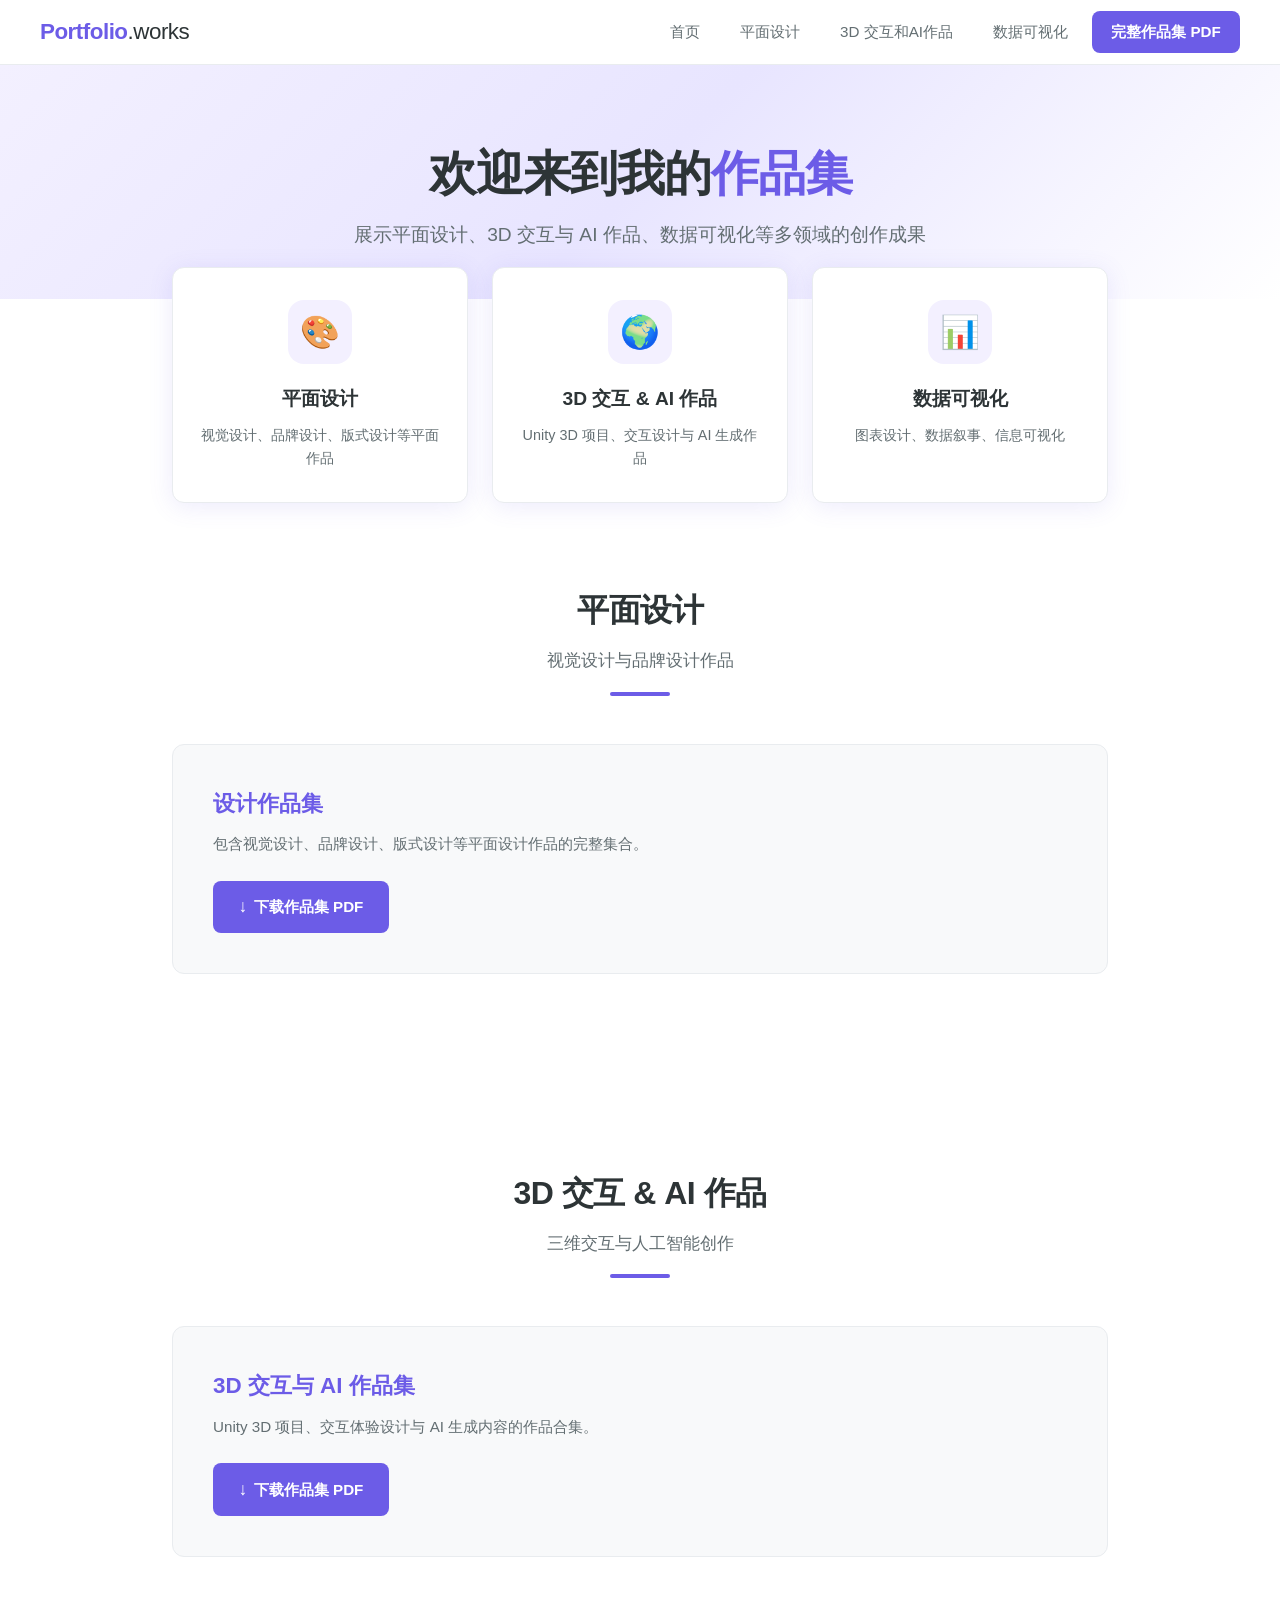
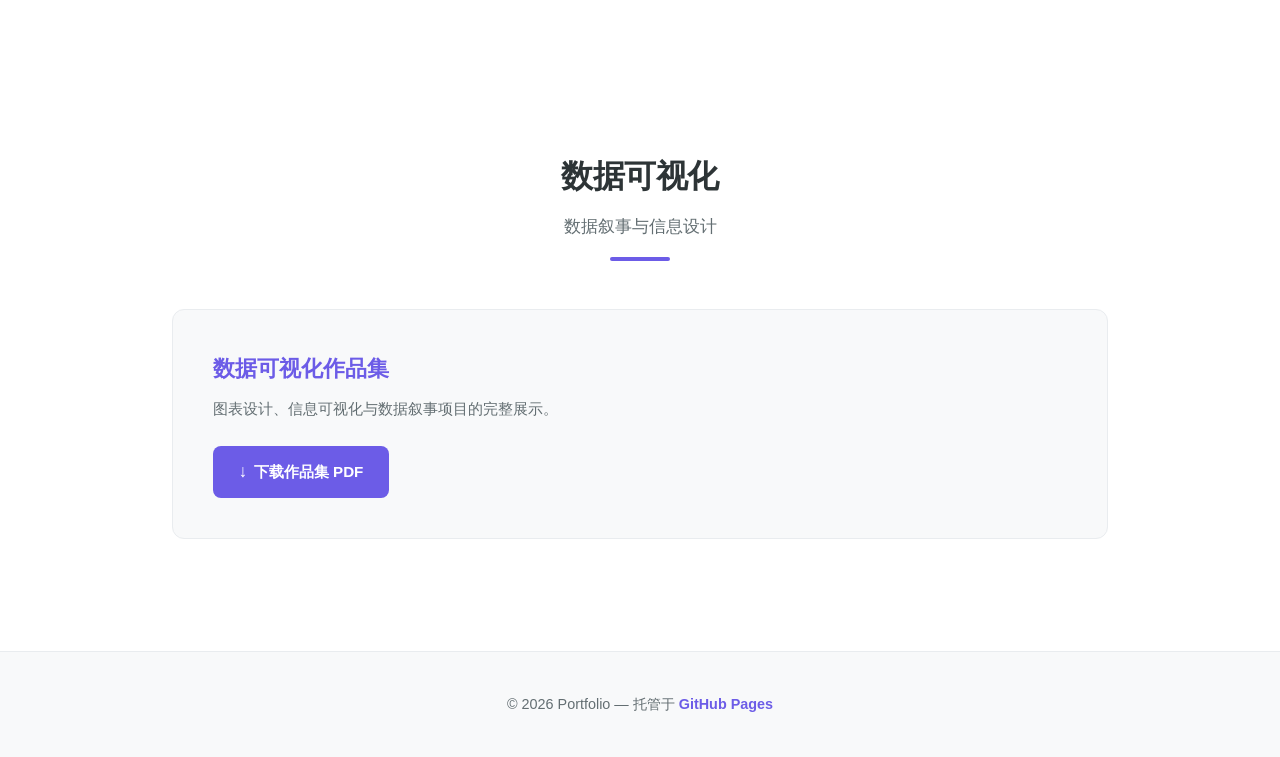
==== index.html @ 13bcec41 "Initial commit: portfolio website with design, 3D, data viz, and PDF viewer" ====
<!DOCTYPE html>
<html lang="zh-CN">
<head>
  <meta charset="UTF-8">
  <meta name="viewport" content="width=device-width, initial-scale=1.0">
  <title>个人作品集</title>
  <link rel="stylesheet" href="css/style.css">
</head>
<body>
  <!-- Navigation -->
  <nav class="navbar">
    <div class="navbar-inner">
      <a href="index.html" class="nav-brand">Portfolio<span>.works</span></a>
      <button class="nav-toggle" id="navToggle" aria-label="Toggle navigation">
        <span></span>
        <span></span>
        <span></span>
      </button>
      <ul class="nav-links" id="navLinks">
        <li><a href="index.html" class="active">首页</a></li>
        <li><a href="#design">平面设计</a></li>
        <li><a href="#3d-ai">3D 交互和AI作品</a></li>
        <li><a href="#dataviz">数据可视化</a></li>
        <li><a href="pdf-view.html" class="nav-pdf-link">完整作品集 PDF</a></li>
      </ul>
    </div>
  </nav>

  <!-- Hero -->
  <header class="hero">
    <h1>欢迎来到我的<span class="highlight">作品集</span></h1>
    <p>展示平面设计、3D 交互与 AI 作品、数据可视化等多领域的创作成果</p>
  </header>

  <!-- Category Cards -->
  <div class="card-grid">
    <div class="card" onclick="document.getElementById('design').scrollIntoView({behavior:'smooth'})">
      <div class="card-icon">&#x1F3A8;</div>
      <h3>平面设计</h3>
      <p>视觉设计、品牌设计、版式设计等平面作品</p>
    </div>
    <div class="card" onclick="document.getElementById('3d-ai').scrollIntoView({behavior:'smooth'})">
      <div class="card-icon">&#x1F30D;</div>
      <h3>3D 交互 &amp; AI 作品</h3>
      <p>Unity 3D 项目、交互设计与 AI 生成作品</p>
    </div>
    <div class="card" onclick="document.getElementById('dataviz').scrollIntoView({behavior:'smooth'})">
      <div class="card-icon">&#x1F4CA;</div>
      <h3>数据可视化</h3>
      <p>图表设计、数据叙事、信息可视化</p>
    </div>
  </div>

  <!-- Design Section -->
  <section class="section" id="design">
    <div class="section-header">
      <h2>平面设计</h2>
      <p>视觉设计与品牌设计作品</p>
      <div class="section-divider"></div>
    </div>
    <div class="category-block">
      <h3>设计作品集</h3>
      <p class="category-desc">包含视觉设计、品牌设计、版式设计等平面设计作品的完整集合。</p>
      <a href="assets/设计.pdf" download class="btn btn-primary btn-download">下载作品集 PDF</a>
    </div>
  </section>

  <!-- 3D & AI Section -->
  <section class="section" id="3d-ai">
    <div class="section-header">
      <h2>3D 交互 &amp; AI 作品</h2>
      <p>三维交互与人工智能创作</p>
      <div class="section-divider"></div>
    </div>
    <div class="category-block">
      <h3>3D 交互与 AI 作品集</h3>
      <p class="category-desc">Unity 3D 项目、交互体验设计与 AI 生成内容的作品合集。</p>
      <a href="assets/ai_unity.pdf" download class="btn btn-primary btn-download">下载作品集 PDF</a>
    </div>
  </section>

  <!-- Data Visualization Section -->
  <section class="section" id="dataviz">
    <div class="section-header">
      <h2>数据可视化</h2>
      <p>数据叙事与信息设计</p>
      <div class="section-divider"></div>
    </div>
    <div class="category-block">
      <h3>数据可视化作品集</h3>
      <p class="category-desc">图表设计、信息可视化与数据叙事项目的完整展示。</p>
      <a href="assets/可视化.pdf" download class="btn btn-primary btn-download">下载作品集 PDF</a>
    </div>
  </section>

  <!-- Footer -->
  <footer class="footer">
    <p>&copy; 2026 Portfolio — 托管于 <a href="https://pages.github.com" target="_blank" rel="noopener">GitHub Pages</a></p>
  </footer>

  <script>
    // Mobile nav toggle
    document.getElementById('navToggle').addEventListener('click', function() {
      document.getElementById('navLinks').classList.toggle('open');
    });

    // Close mobile nav on link click
    document.querySelectorAll('#navLinks a').forEach(function(link) {
      link.addEventListener('click', function() {
        document.getElementById('navLinks').classList.remove('open');
      });
    });

    // Highlight current nav item on scroll
    var sections = document.querySelectorAll('.section[id]');
    var navLinks = document.querySelectorAll('.nav-links a:not(.nav-pdf-link)');
    window.addEventListener('scroll', function() {
      var current = '';
      sections.forEach(function(section) {
        var top = section.offsetTop - 100;
        if (window.scrollY >= top) {
          current = section.getAttribute('id');
        }
      });
      navLinks.forEach(function(link) {
        link.classList.remove('active');
        if (link.getAttribute('href') === '#' + current) {
          link.classList.add('active');
        }
      });
    });
  </script>
</body>
</html>
---- css/style.css ----
/* ===== Reset & Base ===== */
*, *::before, *::after {
  margin: 0;
  padding: 0;
  box-sizing: border-box;
}

:root {
  --primary: #6c5ce7;
  --primary-light: #a29bfe;
  --primary-dark: #5a4bd1;
  --primary-bg: #f3f0ff;
  --text: #2d3436;
  --text-light: #636e72;
  --bg: #ffffff;
  --bg-alt: #f8f9fa;
  --border: #e9ecef;
  --shadow: 0 4px 24px rgba(108, 92, 231, 0.12);
  --shadow-hover: 0 8px 32px rgba(108, 92, 231, 0.22);
  --radius: 12px;
  --radius-sm: 8px;
  --transition: 0.3s cubic-bezier(0.4, 0, 0.2, 1);
}

html {
  scroll-behavior: smooth;
  font-size: 16px;
}

body {
  font-family: -apple-system, BlinkMacSystemFont, "Segoe UI", "PingFang SC", "Hiragino Sans GB", "Microsoft YaHei", "Helvetica Neue", Arial, sans-serif;
  color: var(--text);
  background: var(--bg);
  line-height: 1.7;
  -webkit-font-smoothing: antialiased;
}

a {
  color: var(--primary);
  text-decoration: none;
  transition: var(--transition);
}

a:hover {
  color: var(--primary-dark);
}

img {
  max-width: 100%;
  display: block;
}

/* ===== Navigation ===== */
.navbar {
  position: sticky;
  top: 0;
  z-index: 1000;
  background: rgba(255, 255, 255, 0.92);
  backdrop-filter: blur(20px);
  -webkit-backdrop-filter: blur(20px);
  border-bottom: 1px solid var(--border);
  padding: 0 2rem;
}

.navbar-inner {
  max-width: 1200px;
  margin: 0 auto;
  display: flex;
  align-items: center;
  justify-content: space-between;
  height: 64px;
}

.nav-brand {
  font-size: 1.4rem;
  font-weight: 700;
  color: var(--primary);
  letter-spacing: -0.5px;
}

.nav-brand span {
  color: var(--text);
  font-weight: 400;
}

.nav-links {
  display: flex;
  list-style: none;
  gap: 0.5rem;
  align-items: center;
}

.nav-links a {
  display: inline-block;
  padding: 0.5rem 1rem;
  border-radius: var(--radius-sm);
  color: var(--text-light);
  font-size: 0.95rem;
  font-weight: 500;
  transition: var(--transition);
}

.nav-links a:hover,
.nav-links a.active {
  color: var(--primary);
  background: var(--primary-bg);
}

.nav-links .nav-pdf-link {
  background: var(--primary);
  color: #fff;
  padding: 0.5rem 1.2rem;
  border-radius: var(--radius-sm);
  font-weight: 600;
}

.nav-links .nav-pdf-link:hover {
  background: var(--primary-dark);
  color: #fff;
}

/* Mobile nav toggle */
.nav-toggle {
  display: none;
  flex-direction: column;
  gap: 5px;
  cursor: pointer;
  background: none;
  border: none;
  padding: 4px;
}

.nav-toggle span {
  display: block;
  width: 24px;
  height: 2px;
  background: var(--text);
  border-radius: 2px;
  transition: var(--transition);
}

/* ===== Hero Section ===== */
.hero {
  text-align: center;
  padding: 5rem 2rem 3rem;
  background: linear-gradient(135deg, var(--primary-bg) 0%, #e8e5ff 50%, var(--bg) 100%);
}

.hero h1 {
  font-size: 3rem;
  font-weight: 800;
  color: var(--text);
  margin-bottom: 1rem;
  letter-spacing: -1px;
  line-height: 1.2;
}

.hero h1 .highlight {
  color: var(--primary);
}

.hero p {
  font-size: 1.2rem;
  color: var(--text-light);
  max-width: 600px;
  margin: 0 auto;
}

/* ===== Card Grid ===== */
.card-grid {
  display: grid;
  grid-template-columns: repeat(3, 1fr);
  gap: 1.5rem;
  max-width: 1000px;
  margin: -2rem auto 0;
  padding: 0 2rem;
  position: relative;
  z-index: 2;
}

.card {
  background: var(--bg);
  border: 1px solid var(--border);
  border-radius: var(--radius);
  padding: 2rem 1.5rem;
  text-align: center;
  cursor: pointer;
  transition: var(--transition);
  box-shadow: var(--shadow);
}

.card:hover {
  transform: translateY(-4px);
  box-shadow: var(--shadow-hover);
  border-color: var(--primary-light);
}

.card-icon {
  width: 64px;
  height: 64px;
  margin: 0 auto 1.2rem;
  background: var(--primary-bg);
  border-radius: 16px;
  display: flex;
  align-items: center;
  justify-content: center;
  font-size: 2rem;
}

.card h3 {
  font-size: 1.2rem;
  font-weight: 700;
  color: var(--text);
  margin-bottom: 0.5rem;
}

.card p {
  font-size: 0.9rem;
  color: var(--text-light);
  line-height: 1.6;
}

/* ===== Section ===== */
.section {
  max-width: 1000px;
  margin: 0 auto;
  padding: 5rem 2rem;
}

.section-header {
  text-align: center;
  margin-bottom: 3rem;
}

.section-header h2 {
  font-size: 2rem;
  font-weight: 700;
  color: var(--text);
  margin-bottom: 0.6rem;
  letter-spacing: -0.5px;
}

.section-header p {
  color: var(--text-light);
  font-size: 1.05rem;
}

.section-divider {
  width: 60px;
  height: 4px;
  background: var(--primary);
  border-radius: 2px;
  margin: 1rem auto 0;
}

/* ===== Category Block ===== */
.category-block {
  background: var(--bg-alt);
  border: 1px solid var(--border);
  border-radius: var(--radius);
  padding: 2.5rem;
  margin-bottom: 2rem;
  transition: var(--transition);
}

.category-block:hover {
  border-color: var(--primary-light);
  box-shadow: var(--shadow);
}

.category-block h3 {
  font-size: 1.4rem;
  font-weight: 700;
  color: var(--primary);
  margin-bottom: 0.5rem;
}

.category-block .category-desc {
  color: var(--text-light);
  margin-bottom: 1.5rem;
  font-size: 0.95rem;
}

/* ===== Buttons ===== */
.btn {
  display: inline-flex;
  align-items: center;
  gap: 0.4rem;
  padding: 0.7rem 1.6rem;
  border-radius: var(--radius-sm);
  font-size: 0.95rem;
  font-weight: 600;
  cursor: pointer;
  transition: var(--transition);
  border: none;
  text-decoration: none;
}

.btn-primary {
  background: var(--primary);
  color: #fff;
}

.btn-primary:hover {
  background: var(--primary-dark);
  color: #fff;
  transform: translateY(-1px);
  box-shadow: 0 4px 12px rgba(108, 92, 231, 0.35);
}

.btn-outline {
  background: transparent;
  color: var(--primary);
  border: 2px solid var(--primary);
}

.btn-outline:hover {
  background: var(--primary);
  color: #fff;
}

.btn-download::before {
  content: "\2193";
  font-size: 1.1rem;
}

/* ===== PDF View Page ===== */
.pdf-view-page {
  min-height: 100vh;
  display: flex;
  flex-direction: column;
}

.pdf-container {
  flex: 1;
  padding: 2rem;
  background: var(--bg-alt);
}

.pdf-container-inner {
  max-width: 1000px;
  margin: 0 auto;
}

.pdf-viewer {
  width: 100%;
  height: 80vh;
  border: 1px solid var(--border);
  border-radius: var(--radius);
  background: #fff;
  box-shadow: var(--shadow);
}

.pdf-actions {
  display: flex;
  gap: 1rem;
  justify-content: center;
  margin: 1.5rem 0;
  flex-wrap: wrap;
}

.pdf-all-list {
  margin-top: 3rem;
  padding-top: 2rem;
  border-top: 1px solid var(--border);
}

.pdf-all-list h3 {
  font-size: 1.3rem;
  font-weight: 700;
  margin-bottom: 1.2rem;
  color: var(--text);
}

.pdf-file-item {
  display: flex;
  align-items: center;
  justify-content: space-between;
  padding: 1rem 1.2rem;
  background: var(--bg);
  border: 1px solid var(--border);
  border-radius: var(--radius-sm);
  margin-bottom: 0.6rem;
  transition: var(--transition);
}

.pdf-file-item:hover {
  border-color: var(--primary-light);
  background: var(--primary-bg);
}

.pdf-file-item .file-name {
  font-weight: 600;
  color: var(--text);
}

.pdf-file-item .file-size {
  color: var(--text-light);
  font-size: 0.85rem;
  margin-left: 0.8rem;
}

.pdf-file-item .btn {
  font-size: 0.85rem;
  padding: 0.45rem 1rem;
}

/* ===== Status Banner ===== */
.status-banner {
  background: var(--primary-bg);
  border: 1px solid var(--primary-light);
  border-radius: var(--radius);
  padding: 1rem 1.5rem;
  margin-bottom: 1.5rem;
  text-align: center;
  color: var(--primary-dark);
  font-weight: 500;
}

/* ===== Footer ===== */
.footer {
  text-align: center;
  padding: 2.5rem 2rem;
  background: var(--bg-alt);
  border-top: 1px solid var(--border);
  color: var(--text-light);
  font-size: 0.9rem;
}

.footer a {
  color: var(--primary);
  font-weight: 600;
}

/* ===== Utility ===== */
.text-center { text-align: center; }
.mt-1 { margin-top: 1rem; }
.mt-2 { margin-top: 2rem; }
.mt-3 { margin-top: 3rem; }
.mb-1 { margin-bottom: 1rem; }
.mb-2 { margin-bottom: 2rem; }
.mb-3 { margin-bottom: 3rem; }

/* ===== Responsive ===== */
@media (max-width: 768px) {
  .hero h1 { font-size: 2rem; }
  .hero p { font-size: 1rem; }

  .card-grid {
    grid-template-columns: 1fr;
    margin-top: 1rem;
    padding: 0 1rem;
  }

  .section {
    padding: 3rem 1rem;
  }

  .category-block {
    padding: 1.5rem;
  }

  .nav-toggle {
    display: flex;
  }

  .nav-links {
    display: none;
    position: absolute;
    top: 64px;
    left: 0;
    right: 0;
    background: rgba(255, 255, 255, 0.98);
    backdrop-filter: blur(20px);
    flex-direction: column;
    padding: 1rem 2rem 1.5rem;
    border-bottom: 1px solid var(--border);
    gap: 0.25rem;
  }

  .nav-links.open {
    display: flex;
  }

  .nav-links a {
    width: 100%;
  }

  .pdf-container {
    padding: 1rem;
  }

  .pdf-viewer {
    height: 60vh;
  }
}

@media (max-width: 480px) {
  .navbar { padding: 0 1rem; }
  .hero { padding: 3rem 1rem 2rem; }
  .hero h1 { font-size: 1.6rem; }
  .section-header h2 { font-size: 1.5rem; }
}
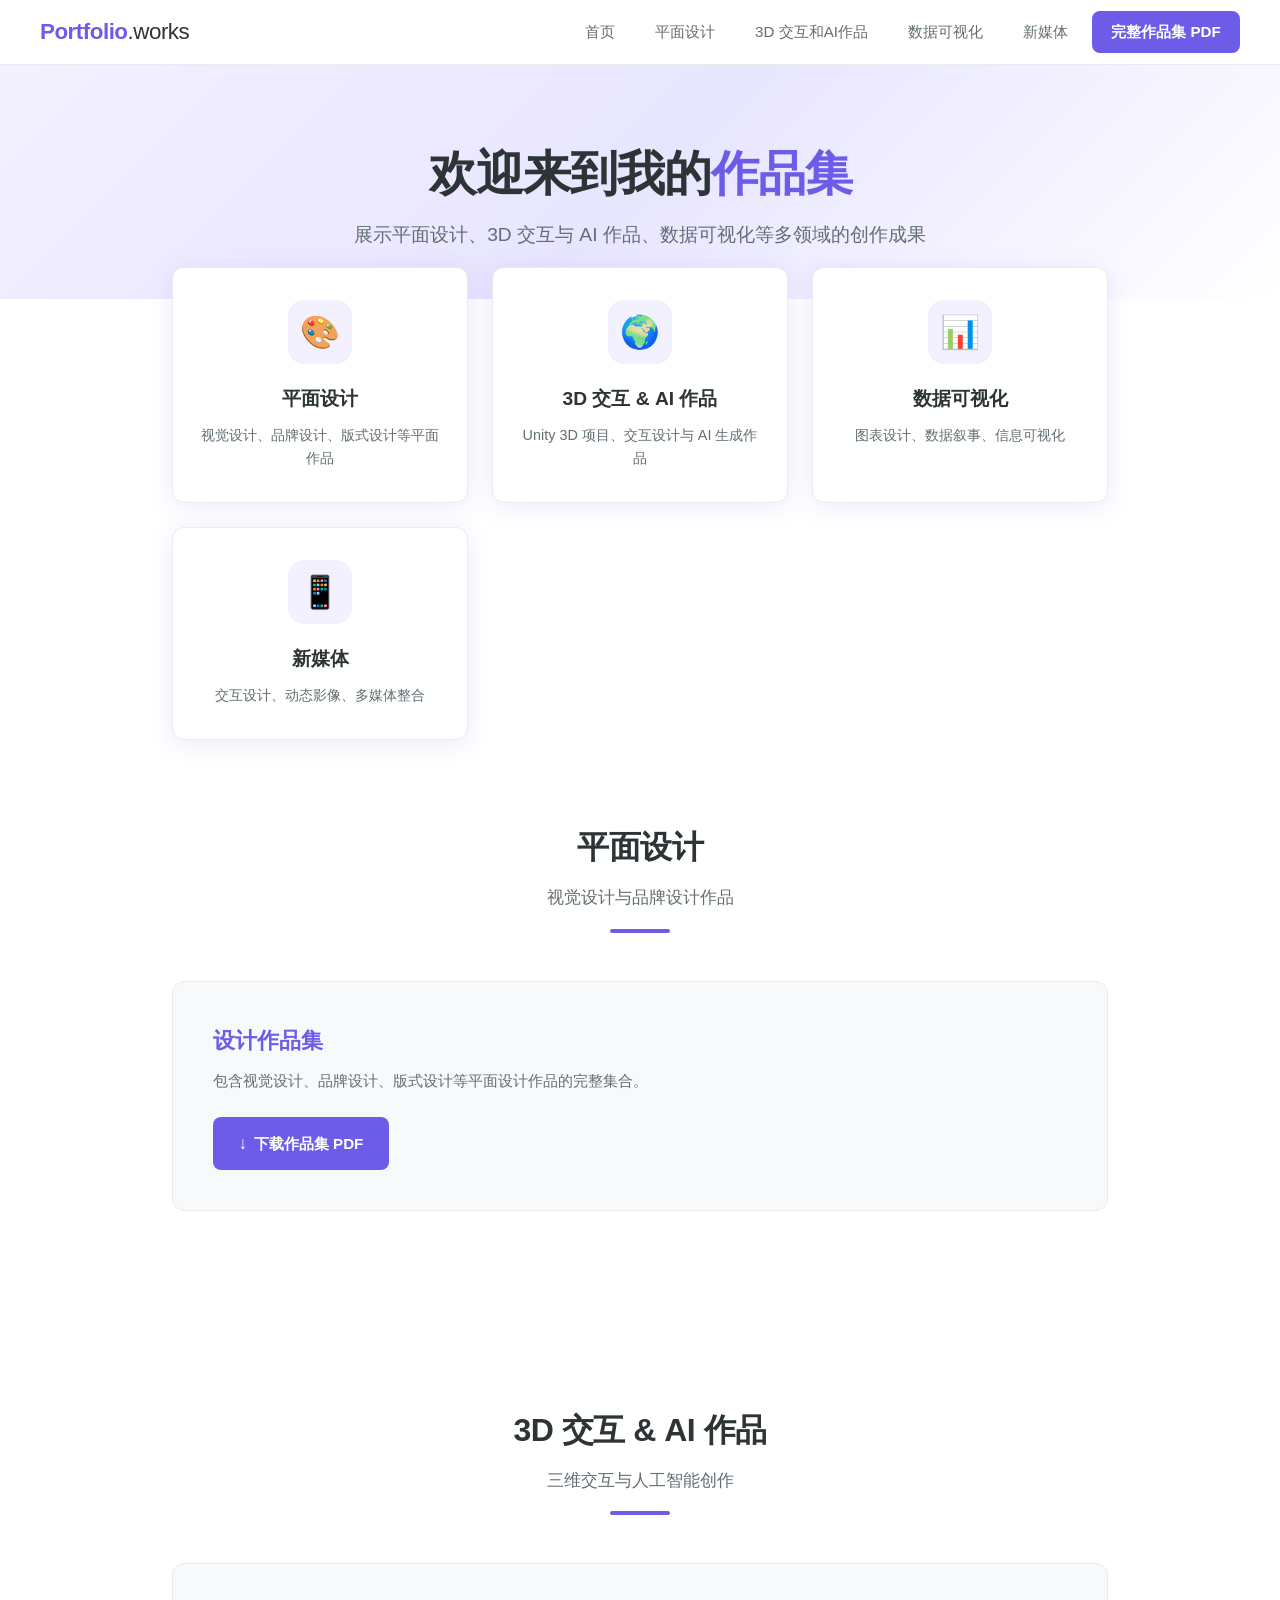
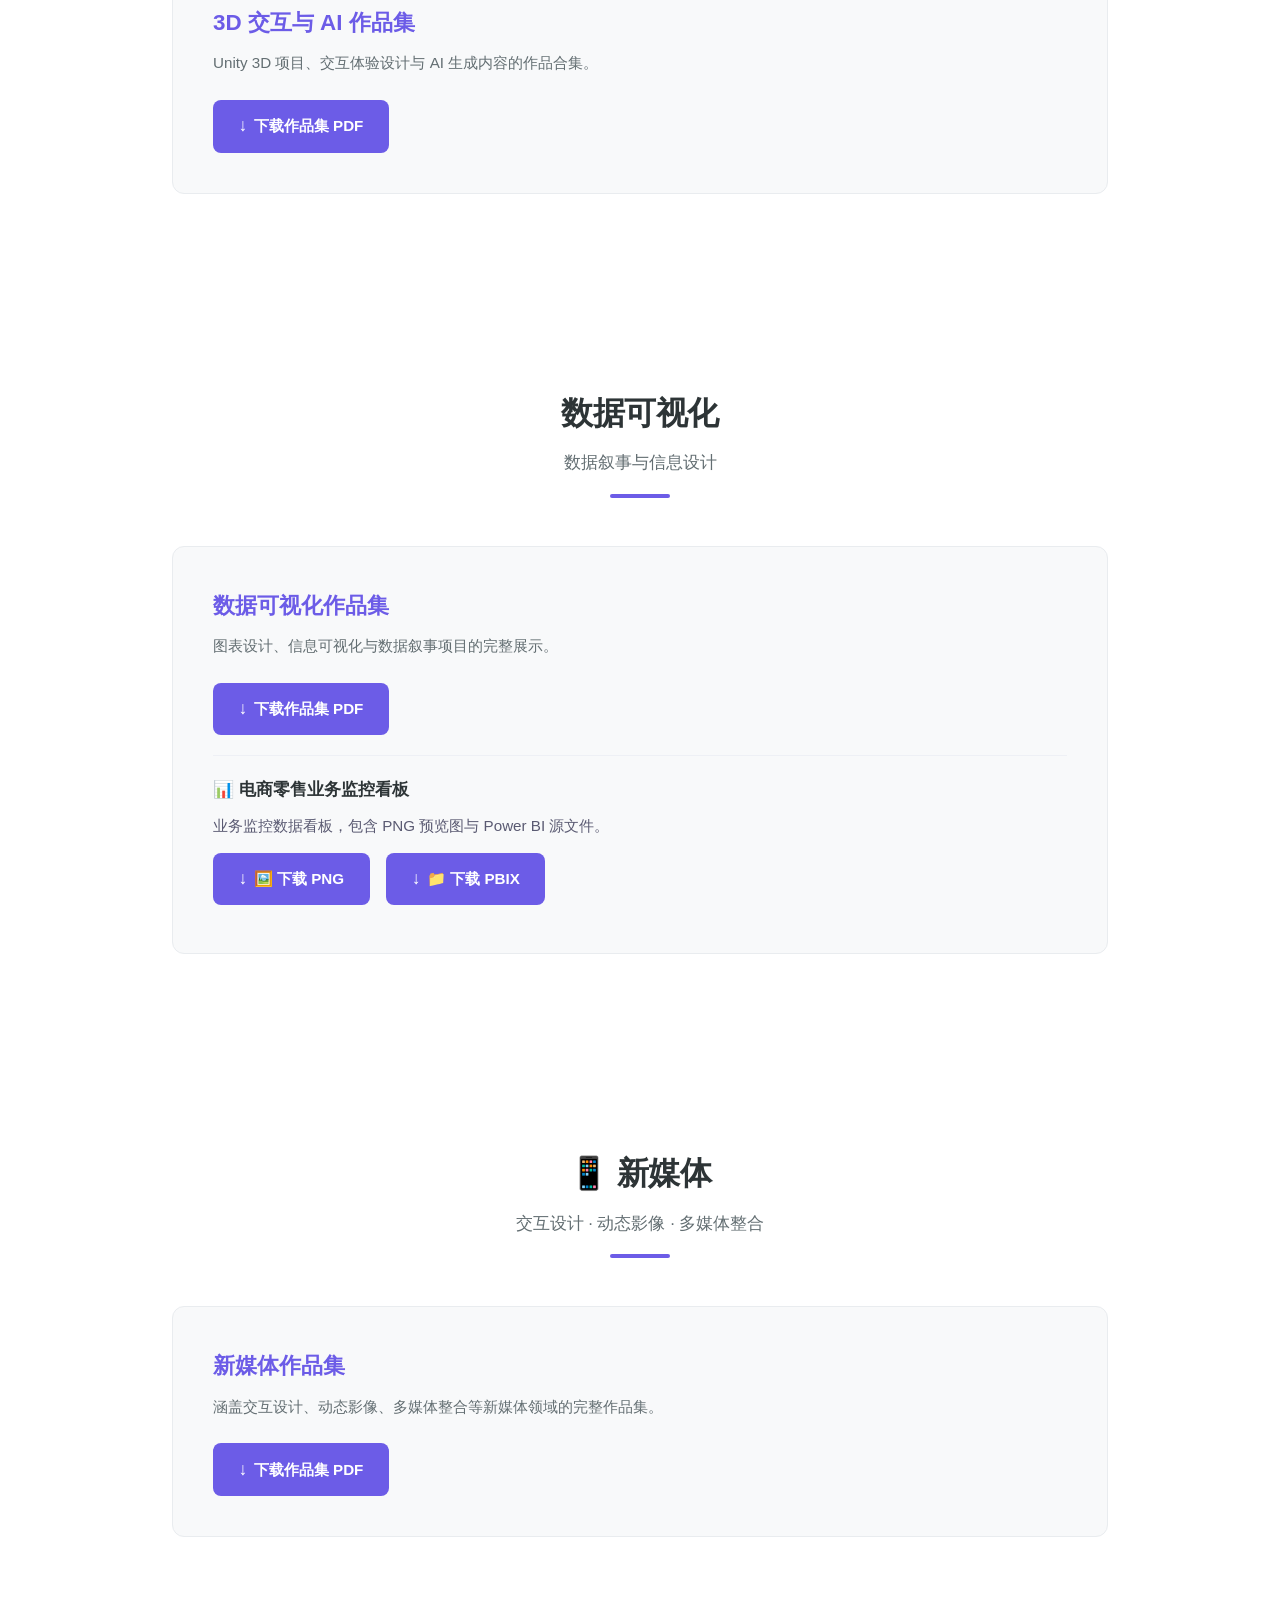
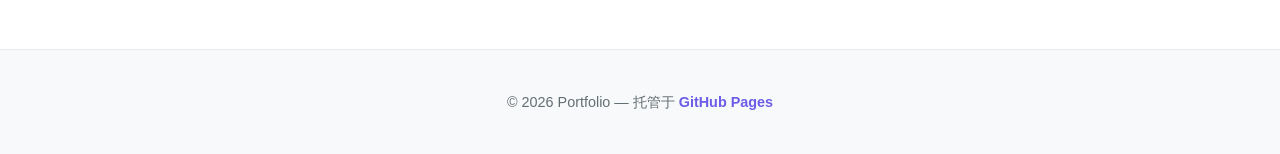
==== commit f4018386: "Update index.html" ====
--- a/index.html
+++ b/index.html
@@ -21,6 +21,9 @@
         <li><a href="#design">平面设计</a></li>
         <li><a href="#3d-ai">3D 交互和AI作品</a></li>
         <li><a href="#dataviz">数据可视化</a></li>
+        <!-- ===== 新增：新媒体导航入口 ===== -->
+        <li><a href="#newmedia">新媒体</a></li>
+        <!-- ===== 新增结束 ===== -->
         <li><a href="pdf-view.html" class="nav-pdf-link">完整作品集 PDF</a></li>
       </ul>
     </div>
@@ -49,6 +52,13 @@
       <h3>数据可视化</h3>
       <p>图表设计、数据叙事、信息可视化</p>
     </div>
+    <!-- ===== 新增：新媒体卡片 ===== -->
+    <div class="card" onclick="document.getElementById('newmedia').scrollIntoView({behavior:'smooth'})">
+      <div class="card-icon">&#x1F4F1;</div>
+      <h3>新媒体</h3>
+      <p>交互设计、动态影像、多媒体整合</p>
+    </div>
+    <!-- ===== 新增结束 ===== -->
   </div>
 
   <!-- Design Section -->
@@ -90,8 +100,39 @@
       <h3>数据可视化作品集</h3>
       <p class="category-desc">图表设计、信息可视化与数据叙事项目的完整展示。</p>
       <a href="assets/可视化.pdf" download class="btn btn-primary btn-download">下载作品集 PDF</a>
+
+      <!-- ===== 新增：电商零售业务监控看板 ===== -->
+      <div style="margin-top: 20px; padding-top: 20px; border-top: 1px solid #eef0f5;">
+        <h4 style="margin-bottom: 8px; font-size: 1.05rem;">📊 电商零售业务监控看板</h4>
+        <p style="color: #5a5a72; font-size: 0.95rem; margin-bottom: 14px;">
+          业务监控数据看板，包含 PNG 预览图与 Power BI 源文件。
+        </p>
+        <a href="assets/看板.png" download class="btn btn-primary btn-download" style="margin-right: 12px; margin-bottom: 8px;">
+          🖼️ 下载 PNG
+        </a>
+        <a href="assets/可视化看板.pbix" download class="btn btn-primary btn-download" style="margin-bottom: 8px;">
+          📁 下载 PBIX
+        </a>
+      </div>
+      <!-- ===== 新增结束 ===== -->
+
     </div>
   </section>
+
+  <!-- ===== 新增：新媒体 Section ===== -->
+  <section class="section" id="newmedia">
+    <div class="section-header">
+      <h2>📱 新媒体</h2>
+      <p>交互设计 · 动态影像 · 多媒体整合</p>
+      <div class="section-divider"></div>
+    </div>
+    <div class="category-block">
+      <h3>新媒体作品集</h3>
+      <p class="category-desc">涵盖交互设计、动态影像、多媒体整合等新媒体领域的完整作品集。</p>
+      <a href="assets/新媒体.pdf" download class="btn btn-primary btn-download">下载作品集 PDF</a>
+    </div>
+  </section>
+  <!-- ===== 新增结束 ===== -->
 
   <!-- Footer -->
   <footer class="footer">
